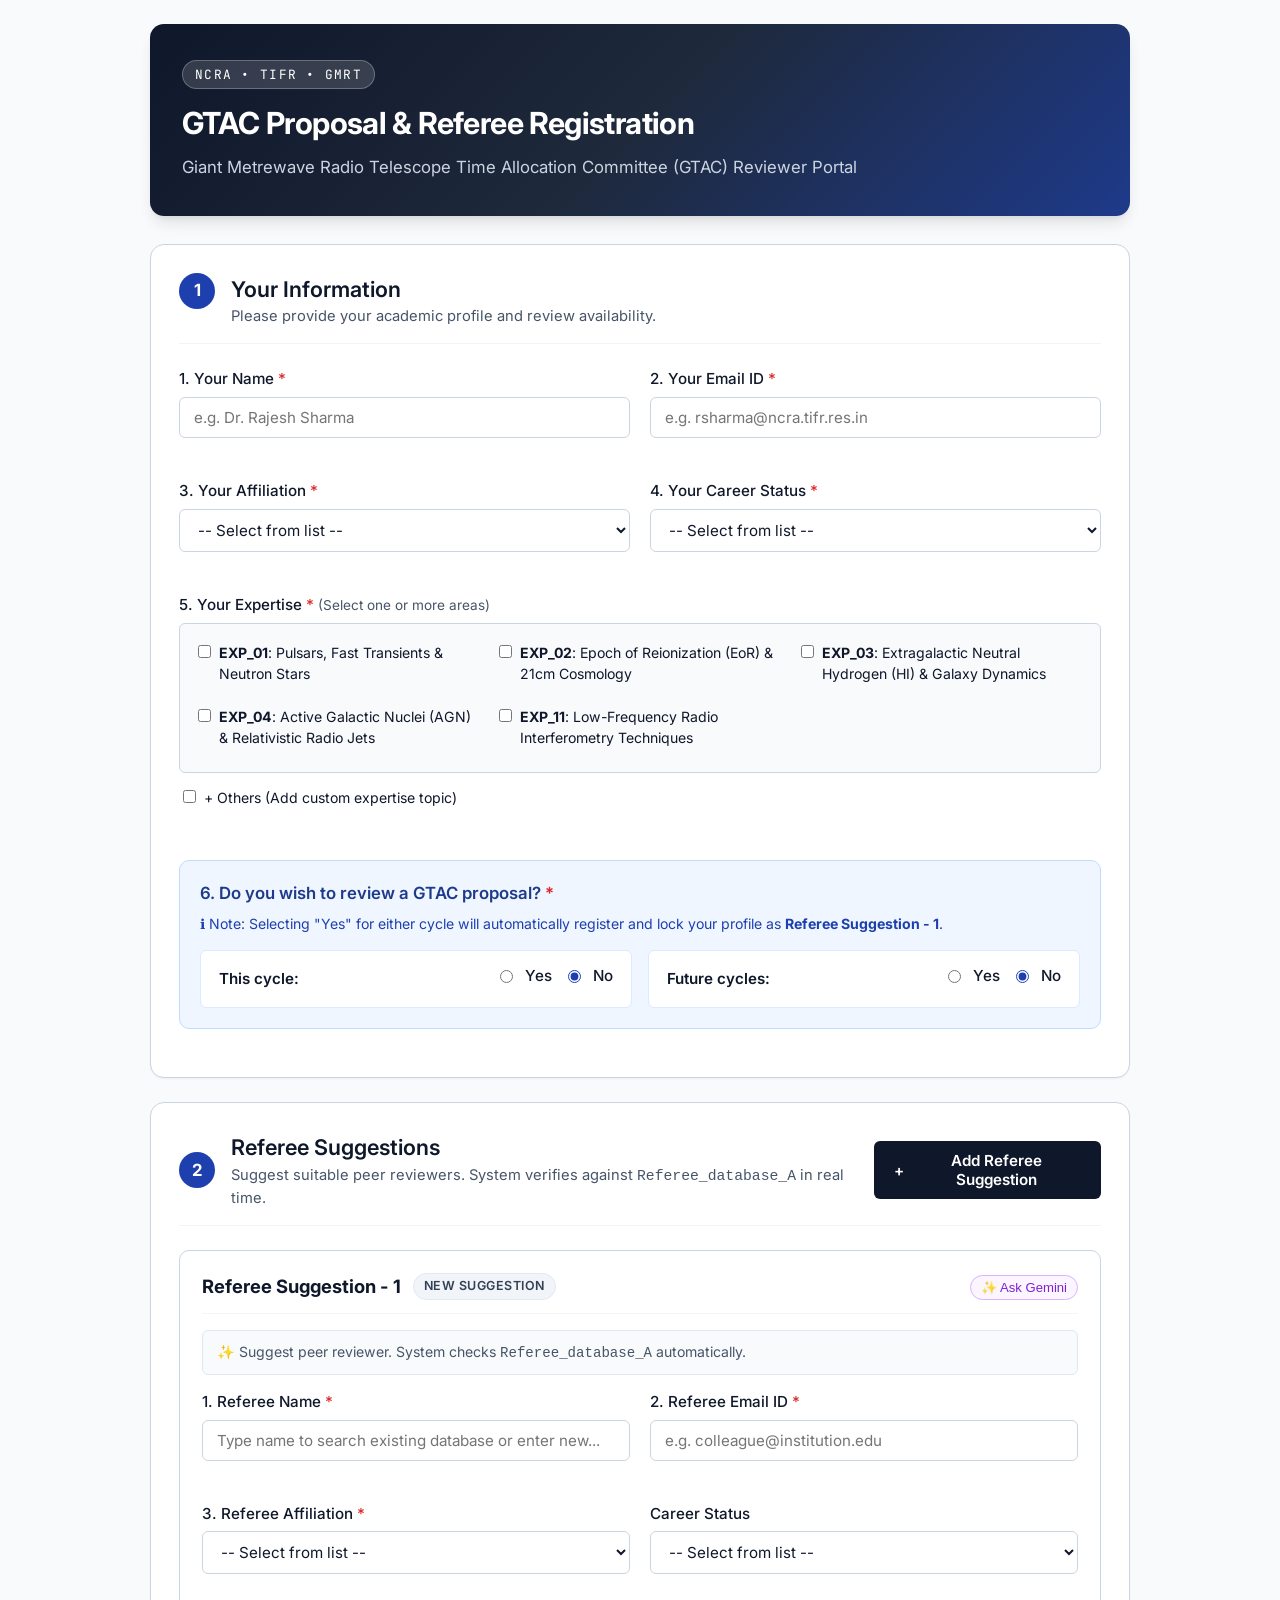
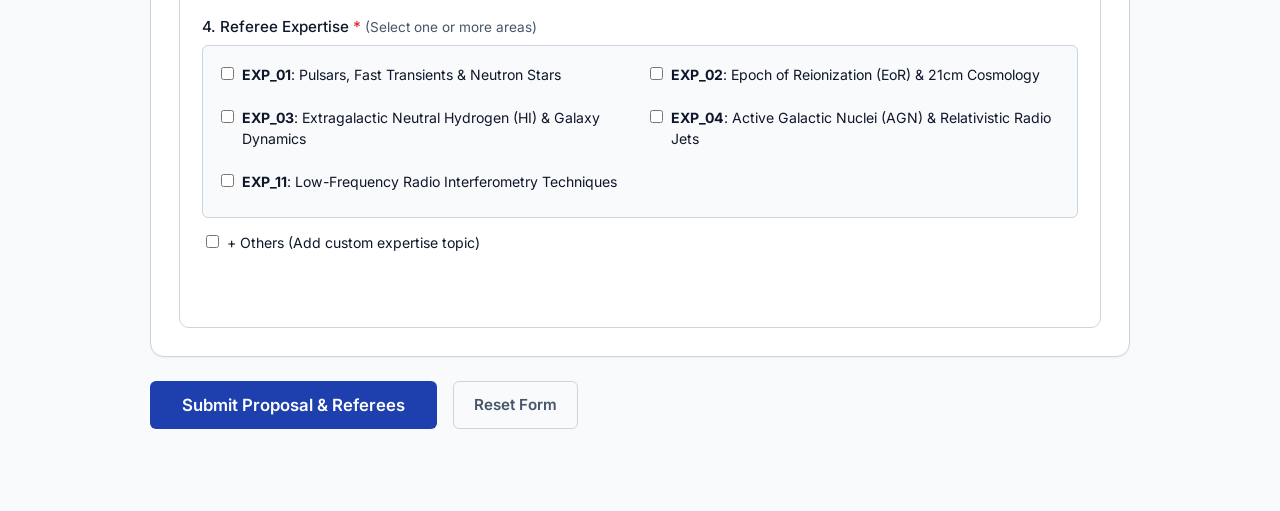
==== dev/index.html @ 106ae317 "Implement HTML referee form, database folder, auto-population rules, and backend API" ====
<!DOCTYPE html>
<html lang="en">
<head>
  <meta charset="UTF-8">
  <meta name="viewport" content="width=device-width, initial-scale=1.0">
  <title>GTAC Proposal & Referee Registration Portal</title>
  <link rel="stylesheet" href="style.css">
  <link rel="preconnect" href="https://fonts.googleapis.com">
  <link rel="preconnect" href="https://fonts.gstatic.com" crossorigin>
  <link href="https://fonts.googleapis.com/css2?family=Inter:wght@300;400;500;600;700&family=JetBrains+Mono:wght@400;500&display=swap" rel="stylesheet">
</head>
<body>
  <div class="app-container">
    <!-- Header -->
    <header class="app-header">
      <div class="header-content">
        <div class="brand-badge">NCRA • TIFR • GMRT</div>
        <h1>GTAC Proposal & Referee Registration</h1>
        <p class="subtitle">Giant Metrewave Radio Telescope Time Allocation Committee (GTAC) Reviewer Portal</p>
      </div>
    </header>

    <!-- Main Form -->
    <main class="main-content">
      <form id="gtac-form" novalidate>
        
        <!-- SECTION 1: Submitter Information -->
        <section class="card section-card">
          <div class="card-header">
            <span class="step-num">1</span>
            <div>
              <h2>Your Information</h2>
              <p class="card-desc">Please provide your academic profile and review availability.</p>
            </div>
          </div>

          <div class="grid-2">
            <!-- 1. Name -->
            <div class="form-group">
              <label for="user_name">1. Your Name <span class="required">*</span></label>
              <input type="text" id="user_name" name="user_name" placeholder="e.g. Dr. Rajesh Sharma" required>
              <span class="field-error" id="err-user_name"></span>
            </div>

            <!-- 2. Email -->
            <div class="form-group">
              <label for="user_email">2. Your Email ID <span class="required">*</span></label>
              <input type="email" id="user_email" name="user_email" placeholder="e.g. rsharma@ncra.tifr.res.in" required>
              <span class="field-error" id="err-user_email"></span>
            </div>
          </div>

          <div class="grid-2">
            <!-- 3. Affiliation -->
            <div class="form-group">
              <label for="user_affiliation">3. Your Affiliation <span class="required">*</span></label>
              <select id="user_affiliation" name="user_affiliation" required>
                <option value="">-- Select Affiliation from Database --</option>
                <!-- Populated dynamically from database/affiliations.txt -->
                <option value="OTHERS">+ Others (Enter new institution)</option>
              </select>
              <div id="user_affiliation_other_box" class="other-input-box hidden">
                <input type="text" id="user_affiliation_other" placeholder="Enter new affiliation name to add to database">
                <small class="hint">This new affiliation will be registered into database/affiliations.txt</small>
              </div>
              <span class="field-error" id="err-user_affiliation"></span>
            </div>

            <!-- 4. Career Status -->
            <div class="form-group">
              <label for="user_career_status">4. Your Career Status <span class="required">*</span></label>
              <select id="user_career_status" name="user_career_status" required>
                <option value="">-- Select Career Status --</option>
                <!-- Populated dynamically from database/career_status.txt -->
              </select>
              <span class="field-error" id="err-user_career_status"></span>
            </div>
          </div>

          <!-- 5. Expertise -->
          <div class="form-group">
            <label>5. Your Expertise <span class="required">*</span> <span class="hint-inline">(Select one or more areas)</span></label>
            <div id="user-expertise-container" class="expertise-tag-grid">
              <!-- Dynamically populated from database/expertise.txt -->
            </div>
            <div class="others-exp-row">
              <label class="checkbox-label other-exp-toggle">
                <input type="checkbox" id="user_expertise_other_check" value="OTHERS">
                <span>+ Others (Add custom expertise topic)</span>
              </label>
              <input type="text" id="user_expertise_other_input" class="hidden" placeholder="Enter new expertise area to add to database">
            </div>
            <span class="field-error" id="err-user_expertise"></span>
          </div>

          <!-- 6. Review Willingness -->
          <div class="form-group review-willingness-card">
            <label class="group-title">6. Do you wish to review a GTAC proposal? <span class="required">*</span></label>
            <p class="section-notice">
              <span class="info-icon">ℹ️</span> Note: Selecting "Yes" for either cycle will automatically register and lock your profile as <strong>Referee Suggestion - 1</strong>.
            </p>
            
            <div class="willingness-grid">
              <div class="willingness-item">
                <span class="cycle-title">This cycle:</span>
                <div class="radio-options">
                  <label class="radio-label">
                    <input type="radio" name="review_this_cycle" value="yes">
                    <span class="radio-custom"></span> Yes
                  </label>
                  <label class="radio-label">
                    <input type="radio" name="review_this_cycle" value="no" checked>
                    <span class="radio-custom"></span> No
                  </label>
                </div>
              </div>

              <div class="willingness-item">
                <span class="cycle-title">Future cycles:</span>
                <div class="radio-options">
                  <label class="radio-label">
                    <input type="radio" name="review_future_cycles" value="yes">
                    <span class="radio-custom"></span> Yes
                  </label>
                  <label class="radio-label">
                    <input type="radio" name="review_future_cycles" value="no" checked>
                    <span class="radio-custom"></span> No
                  </label>
                </div>
              </div>
            </div>
          </div>
        </section>

        <!-- SECTION 2: Referee Suggestions -->
        <section class="card section-card">
          <div class="card-header section-header-action">
            <div class="header-left">
              <span class="step-num">2</span>
              <div>
                <h2>Referee Suggestions</h2>
                <p class="card-desc">Suggest suitable peer reviewers. System verifies against <code>Referee_database_A</code> in real time.</p>
              </div>
            </div>
            <button type="button" id="btn-add-referee" class="btn btn-secondary">
              <span class="btn-icon">+</span> Add Referee Suggestion
            </button>
          </div>

          <div id="referee-list" class="referee-cards-container">
            <!-- Referee blocks rendered dynamically here -->
          </div>
        </section>

        <!-- Form Submission Footer -->
        <div class="form-actions">
          <button type="submit" id="btn-submit" class="btn btn-primary btn-large">
            Submit Proposal & Referees
          </button>
          <button type="reset" id="btn-reset" class="btn btn-outline">
            Reset Form
          </button>
        </div>
      </form>
    </main>

    <!-- Submission Modal -->
    <div id="modal-success" class="modal hidden">
      <div class="modal-dialog">
        <div class="modal-icon">🎉</div>
        <h3 id="modal-title">Form Submitted Successfully</h3>
        <div id="modal-body" class="modal-body"></div>
        <div class="modal-actions">
          <button type="button" id="btn-close-modal" class="btn btn-primary">Close</button>
        </div>
      </div>
    </div>
  </div>

  <script src="app.js"></script>
</body>
</html>
---- dev/style.css ----
/* GTAC Referee Registration System Stylesheet */
:root {
  --primary: #1e40af;
  --primary-hover: #1d4ed8;
  --primary-light: #eff6ff;
  --text-main: #0f172a;
  --text-muted: #475569;
  --text-light: #94a3b8;
  --border-color: #cbd5e1;
  --bg-page: #f8fafc;
  --bg-card: #ffffff;
  --badge-verified-bg: #dcfce7;
  --badge-verified-text: #166534;
  --badge-verified-border: #86efac;
  --badge-suggested-bg: #fef3c7;
  --badge-suggested-text: #92400e;
  --badge-suggested-border: #fcd34d;
  --badge-self-bg: #e0e7ff;
  --badge-self-text: #3730a3;
  --badge-self-border: #a5b4fc;
  --badge-new-bg: #f1f5f9;
  --badge-new-text: #334155;
  --shadow-sm: 0 1px 2px 0 rgb(0 0 0 / 0.05);
  --shadow-md: 0 4px 6px -1px rgb(0 0 0 / 0.1), 0 2px 4px -2px rgb(0 0 0 / 0.1);
  --shadow-lg: 0 10px 15px -3px rgb(0 0 0 / 0.1), 0 4px 6px -4px rgb(0 0 0 / 0.1);
  --radius-sm: 6px;
  --radius-md: 10px;
  --radius-lg: 14px;
}

* {
  box-sizing: border-box;
  margin: 0;
  padding: 0;
}

body {
  font-family: 'Inter', system-ui, -apple-system, sans-serif;
  background-color: var(--bg-page);
  color: var(--text-main);
  line-height: 1.5;
  padding: 24px 16px;
}

.app-container {
  max-width: 980px;
  margin: 0 auto;
}

/* Header */
.app-header {
  background: linear-gradient(135deg, #0f172a 0%, #1e293b 50%, #1e3a8a 100%);
  color: #ffffff;
  border-radius: var(--radius-lg);
  padding: 36px 32px;
  margin-bottom: 28px;
  box-shadow: var(--shadow-lg);
}

.brand-badge {
  display: inline-block;
  font-family: 'JetBrains Mono', monospace;
  font-size: 0.8rem;
  letter-spacing: 0.1em;
  background: rgba(255, 255, 255, 0.15);
  border: 1px solid rgba(255, 255, 255, 0.25);
  padding: 4px 12px;
  border-radius: 9999px;
  margin-bottom: 12px;
  text-transform: uppercase;
}

.app-header h1 {
  font-size: 1.9rem;
  font-weight: 700;
  letter-spacing: -0.02em;
  margin-bottom: 8px;
}

.app-header .subtitle {
  color: #cbd5e1;
  font-size: 1.05rem;
}

/* Cards & Sections */
.card {
  background: var(--bg-card);
  border: 1px solid var(--border-color);
  border-radius: var(--radius-lg);
  padding: 28px;
  margin-bottom: 24px;
  box-shadow: var(--shadow-sm);
  transition: box-shadow 0.2s ease;
}

.card:hover {
  box-shadow: var(--shadow-md);
}

.card-header {
  display: flex;
  align-items: flex-start;
  gap: 16px;
  margin-bottom: 24px;
  padding-bottom: 16px;
  border-bottom: 1px solid #f1f5f9;
}

.step-num {
  display: flex;
  align-items: center;
  justify-content: center;
  width: 36px;
  height: 36px;
  background: var(--primary);
  color: #ffffff;
  font-weight: 700;
  border-radius: 50%;
  font-size: 1.05rem;
  flex-shrink: 0;
}

.card-header h2 {
  font-size: 1.35rem;
  font-weight: 600;
  color: var(--text-main);
}

.card-desc {
  font-size: 0.92rem;
  color: var(--text-muted);
}

.section-header-action {
  justify-content: space-between;
  align-items: center;
}

.header-left {
  display: flex;
  align-items: center;
  gap: 16px;
}

/* Forms & Grids */
.grid-2 {
  display: grid;
  grid-template-columns: 1fr 1fr;
  gap: 20px;
}

@media (max-width: 768px) {
  .grid-2 {
    grid-template-columns: 1fr;
  }
  .section-header-action {
    flex-direction: column;
    align-items: flex-start;
    gap: 16px;
  }
}

.form-group {
  margin-bottom: 20px;
}

label {
  display: block;
  font-weight: 500;
  font-size: 0.95rem;
  margin-bottom: 6px;
  color: var(--text-main);
}

.required {
  color: #dc2626;
}

.hint-inline {
  font-weight: 400;
  font-size: 0.85rem;
  color: var(--text-muted);
}

input[type="text"],
input[type="email"],
select {
  width: 100%;
  padding: 10px 14px;
  border: 1px solid var(--border-color);
  border-radius: var(--radius-sm);
  font-size: 0.95rem;
  font-family: inherit;
  color: var(--text-main);
  background-color: #ffffff;
  transition: border-color 0.15s ease, box-shadow 0.15s ease, background-color 0.15s ease;
}

input[type="text"]:focus,
input[type="email"]:focus,
select:focus {
  outline: none;
  border-color: var(--primary);
  box-shadow: 0 0 0 3px rgba(30, 64, 175, 0.15);
}

input:disabled,
select:disabled {
  background-color: #f1f5f9 !important;
  color: #64748b !important;
  cursor: not-allowed;
  border-color: #e2e8f0;
}

.other-input-box {
  margin-top: 10px;
  padding: 12px;
  background: #f8fafc;
  border: 1px dashed var(--border-color);
  border-radius: var(--radius-sm);
}

.hint {
  display: block;
  font-size: 0.82rem;
  color: var(--text-muted);
  margin-top: 4px;
}

.field-error {
  display: block;
  font-size: 0.82rem;
  color: #dc2626;
  margin-top: 4px;
  min-height: 18px;
}

/* Expertise Tags / Checkboxes */
.expertise-tag-grid {
  display: grid;
  grid-template-columns: repeat(auto-fill, minmax(280px, 1fr));
  gap: 8px 12px;
  max-height: 240px;
  overflow-y: auto;
  padding: 14px;
  background: #f8fafc;
  border: 1px solid var(--border-color);
  border-radius: var(--radius-sm);
}

.checkbox-label {
  display: flex;
  align-items: flex-start;
  gap: 8px;
  font-size: 0.88rem;
  font-weight: 400;
  cursor: pointer;
  padding: 4px;
  border-radius: 4px;
  transition: background 0.15s ease;
}

.checkbox-label:hover {
  background: #f1f5f9;
}

.checkbox-label input[type="checkbox"] {
  margin-top: 3px;
  accent-color: var(--primary);
}

.others-exp-row {
  margin-top: 10px;
  display: flex;
  flex-direction: column;
  gap: 8px;
}

.others-exp-row input {
  max-width: 450px;
}

/* Review Willingness Card */
.review-willingness-card {
  background: var(--primary-light);
  border: 1px solid #bfdbfe;
  padding: 20px;
  border-radius: var(--radius-md);
  margin-top: 12px;
}

.group-title {
  font-size: 1.05rem;
  font-weight: 600;
  color: #1e3a8a;
  margin-bottom: 6px;
}

.section-notice {
  font-size: 0.88rem;
  color: #1e40af;
  margin-bottom: 16px;
}

.willingness-grid {
  display: grid;
  grid-template-columns: 1fr 1fr;
  gap: 16px;
}

.willingness-item {
  background: #ffffff;
  padding: 14px 18px;
  border-radius: var(--radius-sm);
  border: 1px solid #dbeafe;
  display: flex;
  align-items: center;
  justify-content: space-between;
}

.cycle-title {
  font-weight: 600;
  font-size: 0.95rem;
}

.radio-options {
  display: flex;
  gap: 16px;
}

.radio-label {
  display: flex;
  align-items: center;
  gap: 6px;
  font-weight: 500;
  cursor: pointer;
}

.radio-label input[type="radio"] {
  accent-color: var(--primary);
}

/* Referee Suggestion Blocks */
.referee-cards-container {
  display: flex;
  flex-direction: column;
  gap: 20px;
}

.referee-card {
  border: 1px solid var(--border-color);
  border-radius: var(--radius-md);
  padding: 22px;
  background: #ffffff;
  position: relative;
  transition: all 0.2s ease;
}

.referee-card.is-self {
  border-color: var(--badge-self-border);
  background: #fbfbfe;
  box-shadow: 0 0 0 1px var(--badge-self-border);
}

.referee-card.is-verified {
  border-color: var(--badge-verified-border);
  background: #fcfdfc;
  box-shadow: 0 0 0 1px var(--badge-verified-border);
}

.referee-card.is-suggested {
  border-color: var(--badge-suggested-border);
  background: #fffdfa;
}

.referee-header {
  display: flex;
  justify-content: space-between;
  align-items: center;
  margin-bottom: 16px;
  padding-bottom: 12px;
  border-bottom: 1px solid #f1f5f9;
}

.referee-title-area {
  display: flex;
  align-items: center;
  gap: 12px;
}

.referee-number {
  font-size: 1.15rem;
  font-weight: 700;
  color: var(--text-main);
}

.status-badge {
  font-size: 0.78rem;
  font-weight: 600;
  padding: 3px 10px;
  border-radius: 9999px;
  display: inline-flex;
  align-items: center;
  gap: 5px;
  text-transform: uppercase;
  letter-spacing: 0.04em;
}

.badge-self {
  background: var(--badge-self-bg);
  color: var(--badge-self-text);
  border: 1px solid var(--badge-self-border);
}

.badge-verified {
  background: var(--badge-verified-bg);
  color: var(--badge-verified-text);
  border: 1px solid var(--badge-verified-border);
}

.badge-suggested {
  background: var(--badge-suggested-bg);
  color: var(--badge-suggested-text);
  border: 1px solid var(--badge-suggested-border);
}

.badge-new {
  background: var(--badge-new-bg);
  color: var(--badge-new-text);
  border: 1px solid #e2e8f0;
}

.referee-alert-banner {
  padding: 10px 14px;
  border-radius: var(--radius-sm);
  font-size: 0.88rem;
  margin-bottom: 16px;
  display: flex;
  align-items: center;
  justify-content: space-between;
  gap: 8px;
}

.alert-self {
  background: var(--badge-self-bg);
  color: var(--badge-self-text);
  border: 1px solid var(--badge-self-border);
}

.alert-verified {
  background: var(--badge-verified-bg);
  color: var(--badge-verified-text);
  border: 1px solid var(--badge-verified-border);
}

.alert-suggested {
  background: var(--badge-suggested-bg);
  color: var(--badge-suggested-text);
  border: 1px solid var(--badge-suggested-border);
}

.alert-new {
  background: #f8fafc;
  color: #475569;
  border: 1px solid #e2e8f0;
}

/* Autocomplete Container */
.autocomplete-wrapper {
  position: relative;
}

.autocomplete-dropdown {
  position: absolute;
  top: 100%;
  left: 0;
  right: 0;
  background: #ffffff;
  border: 1px solid var(--border-color);
  border-radius: var(--radius-sm);
  box-shadow: var(--shadow-lg);
  z-index: 50;
  max-height: 200px;
  overflow-y: auto;
  margin-top: 4px;
}

.autocomplete-item {
  padding: 10px 14px;
  cursor: pointer;
  border-bottom: 1px solid #f1f5f9;
  display: flex;
  justify-content: space-between;
  align-items: center;
}

.autocomplete-item:last-child {
  border-bottom: none;
}

.autocomplete-item:hover {
  background-color: #f8fafc;
}

.ac-name {
  font-weight: 600;
  font-size: 0.92rem;
}

.ac-meta {
  font-size: 0.8rem;
  color: var(--text-muted);
}

/* Buttons */
.btn {
  display: inline-flex;
  align-items: center;
  justify-content: center;
  gap: 8px;
  padding: 10px 20px;
  font-size: 0.95rem;
  font-weight: 600;
  border-radius: var(--radius-sm);
  cursor: pointer;
  border: none;
  font-family: inherit;
  transition: all 0.15s ease;
}

.btn-primary {
  background: var(--primary);
  color: #ffffff;
}

.btn-primary:hover {
  background: var(--primary-hover);
  box-shadow: 0 4px 10px rgba(30, 64, 175, 0.25);
}

.btn-secondary {
  background: #0f172a;
  color: #ffffff;
}

.btn-secondary:hover {
  background: #1e293b;
}

.btn-outline {
  background: transparent;
  color: var(--text-muted);
  border: 1px solid var(--border-color);
}

.btn-outline:hover {
  background: #f1f5f9;
  color: var(--text-main);
}

.btn-danger-link {
  background: none;
  border: none;
  color: #dc2626;
  font-size: 0.88rem;
  font-weight: 500;
  cursor: pointer;
  padding: 4px 8px;
}

.btn-danger-link:hover {
  text-decoration: underline;
}

.btn-ai-suggest {
  background: #faf5ff;
  color: #7e22ce;
  border: 1px solid #d8b4fe;
  font-size: 0.82rem;
  padding: 4px 10px;
  border-radius: 9999px;
  cursor: pointer;
  font-weight: 500;
}

.btn-ai-suggest:hover {
  background: #f3e8ff;
}

.btn-large {
  padding: 14px 32px;
  font-size: 1.05rem;
}

.form-actions {
  display: flex;
  gap: 16px;
  margin-top: 12px;
  margin-bottom: 60px;
}

/* Modal */
.modal {
  position: fixed;
  top: 0;
  left: 0;
  right: 0;
  bottom: 0;
  background: rgba(15, 23, 42, 0.6);
  display: flex;
  align-items: center;
  justify-content: center;
  z-index: 100;
  padding: 20px;
  backdrop-filter: blur(4px);
}

.modal-dialog {
  background: #ffffff;
  border-radius: var(--radius-lg);
  max-width: 550px;
  width: 100%;
  padding: 32px;
  text-align: center;
  box-shadow: var(--shadow-lg);
  animation: modalIn 0.25s ease-out;
}

@keyframes modalIn {
  from { opacity: 0; transform: scale(0.95); }
  to { opacity: 1; transform: scale(1); }
}

.modal-icon {
  font-size: 3rem;
  margin-bottom: 12px;
}

.modal h3 {
  font-size: 1.5rem;
  margin-bottom: 12px;
  color: var(--text-main);
}

.modal-body {
  font-size: 0.95rem;
  color: var(--text-muted);
  margin-bottom: 24px;
  text-align: left;
  background: #f8fafc;
  padding: 16px;
  border-radius: var(--radius-sm);
  border: 1px solid #e2e8f0;
}

.modal-body ul {
  margin-left: 20px;
  margin-top: 8px;
}

.modal-actions {
  display: flex;
  justify-content: center;
}

.hidden {
  display: none !important;
}
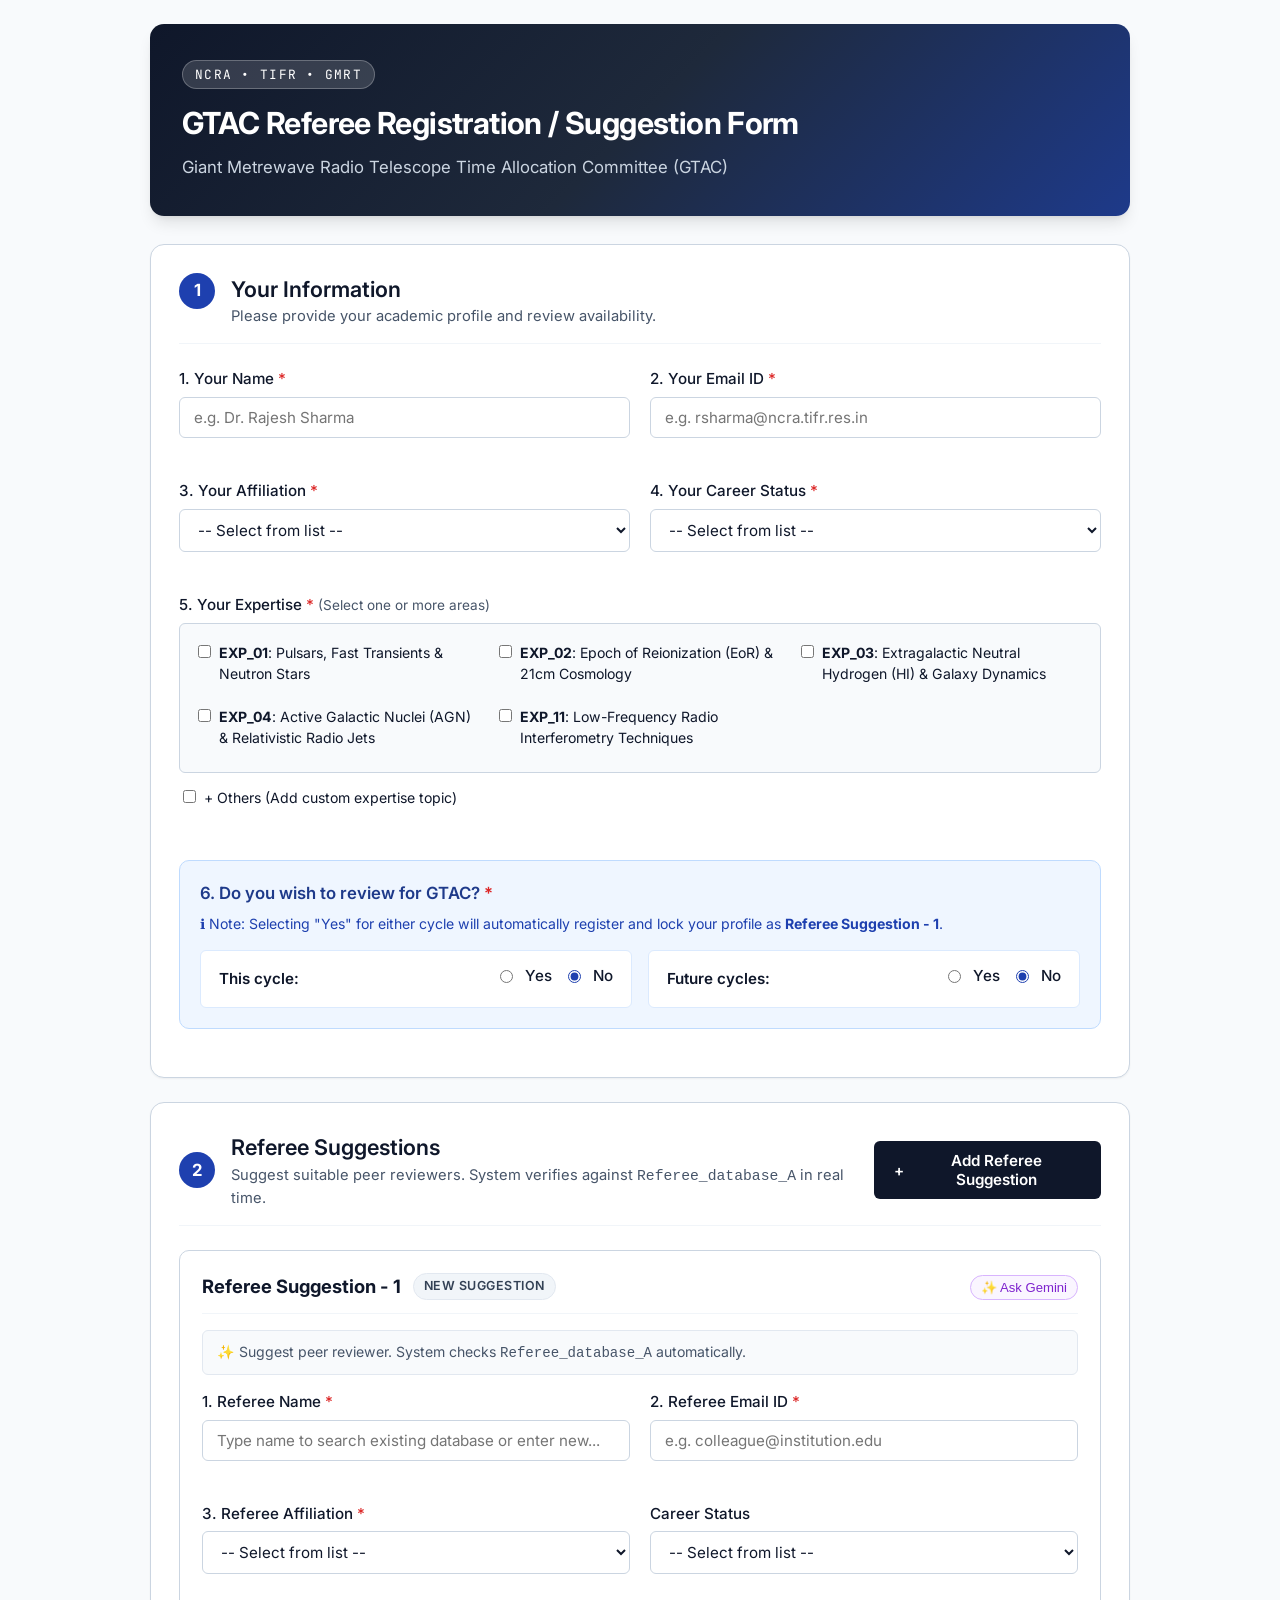
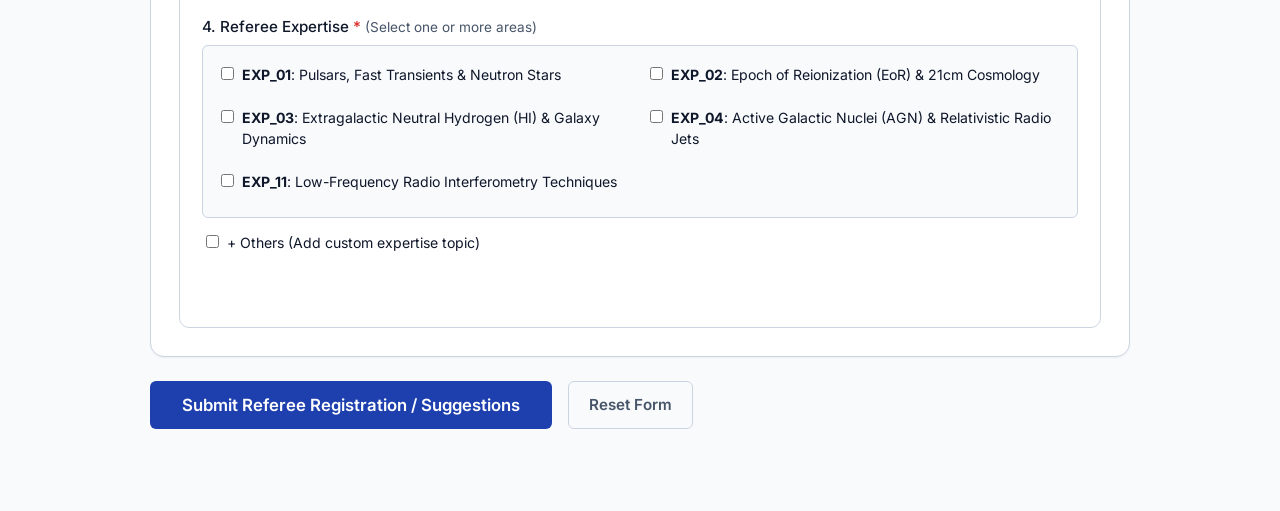
==== commit 06804c4c: "Remove proposal references; refine form to GTAC Referee Registration / Suggestion Form" ====
--- a/dev/index.html
+++ b/dev/index.html
@@ -3,7 +3,7 @@
 <head>
   <meta charset="UTF-8">
   <meta name="viewport" content="width=device-width, initial-scale=1.0">
-  <title>GTAC Proposal & Referee Registration Portal</title>
+  <title>GTAC Referee Registration / Suggestion Form</title>
   <link rel="stylesheet" href="style.css">
   <link rel="preconnect" href="https://fonts.googleapis.com">
   <link rel="preconnect" href="https://fonts.gstatic.com" crossorigin>
@@ -15,8 +15,8 @@
     <header class="app-header">
       <div class="header-content">
         <div class="brand-badge">NCRA • TIFR • GMRT</div>
-        <h1>GTAC Proposal & Referee Registration</h1>
-        <p class="subtitle">Giant Metrewave Radio Telescope Time Allocation Committee (GTAC) Reviewer Portal</p>
+        <h1>GTAC Referee Registration / Suggestion Form</h1>
+        <p class="subtitle">Giant Metrewave Radio Telescope Time Allocation Committee (GTAC)</p>
       </div>
     </header>
 
@@ -95,7 +95,7 @@
 
           <!-- 6. Review Willingness -->
           <div class="form-group review-willingness-card">
-            <label class="group-title">6. Do you wish to review a GTAC proposal? <span class="required">*</span></label>
+            <label class="group-title">6. Do you wish to review for GTAC? <span class="required">*</span></label>
             <p class="section-notice">
               <span class="info-icon">ℹ️</span> Note: Selecting "Yes" for either cycle will automatically register and lock your profile as <strong>Referee Suggestion - 1</strong>.
             </p>
@@ -155,7 +155,7 @@
         <!-- Form Submission Footer -->
         <div class="form-actions">
           <button type="submit" id="btn-submit" class="btn btn-primary btn-large">
-            Submit Proposal & Referees
+            Submit Referee Registration / Suggestions
           </button>
           <button type="reset" id="btn-reset" class="btn btn-outline">
             Reset Form
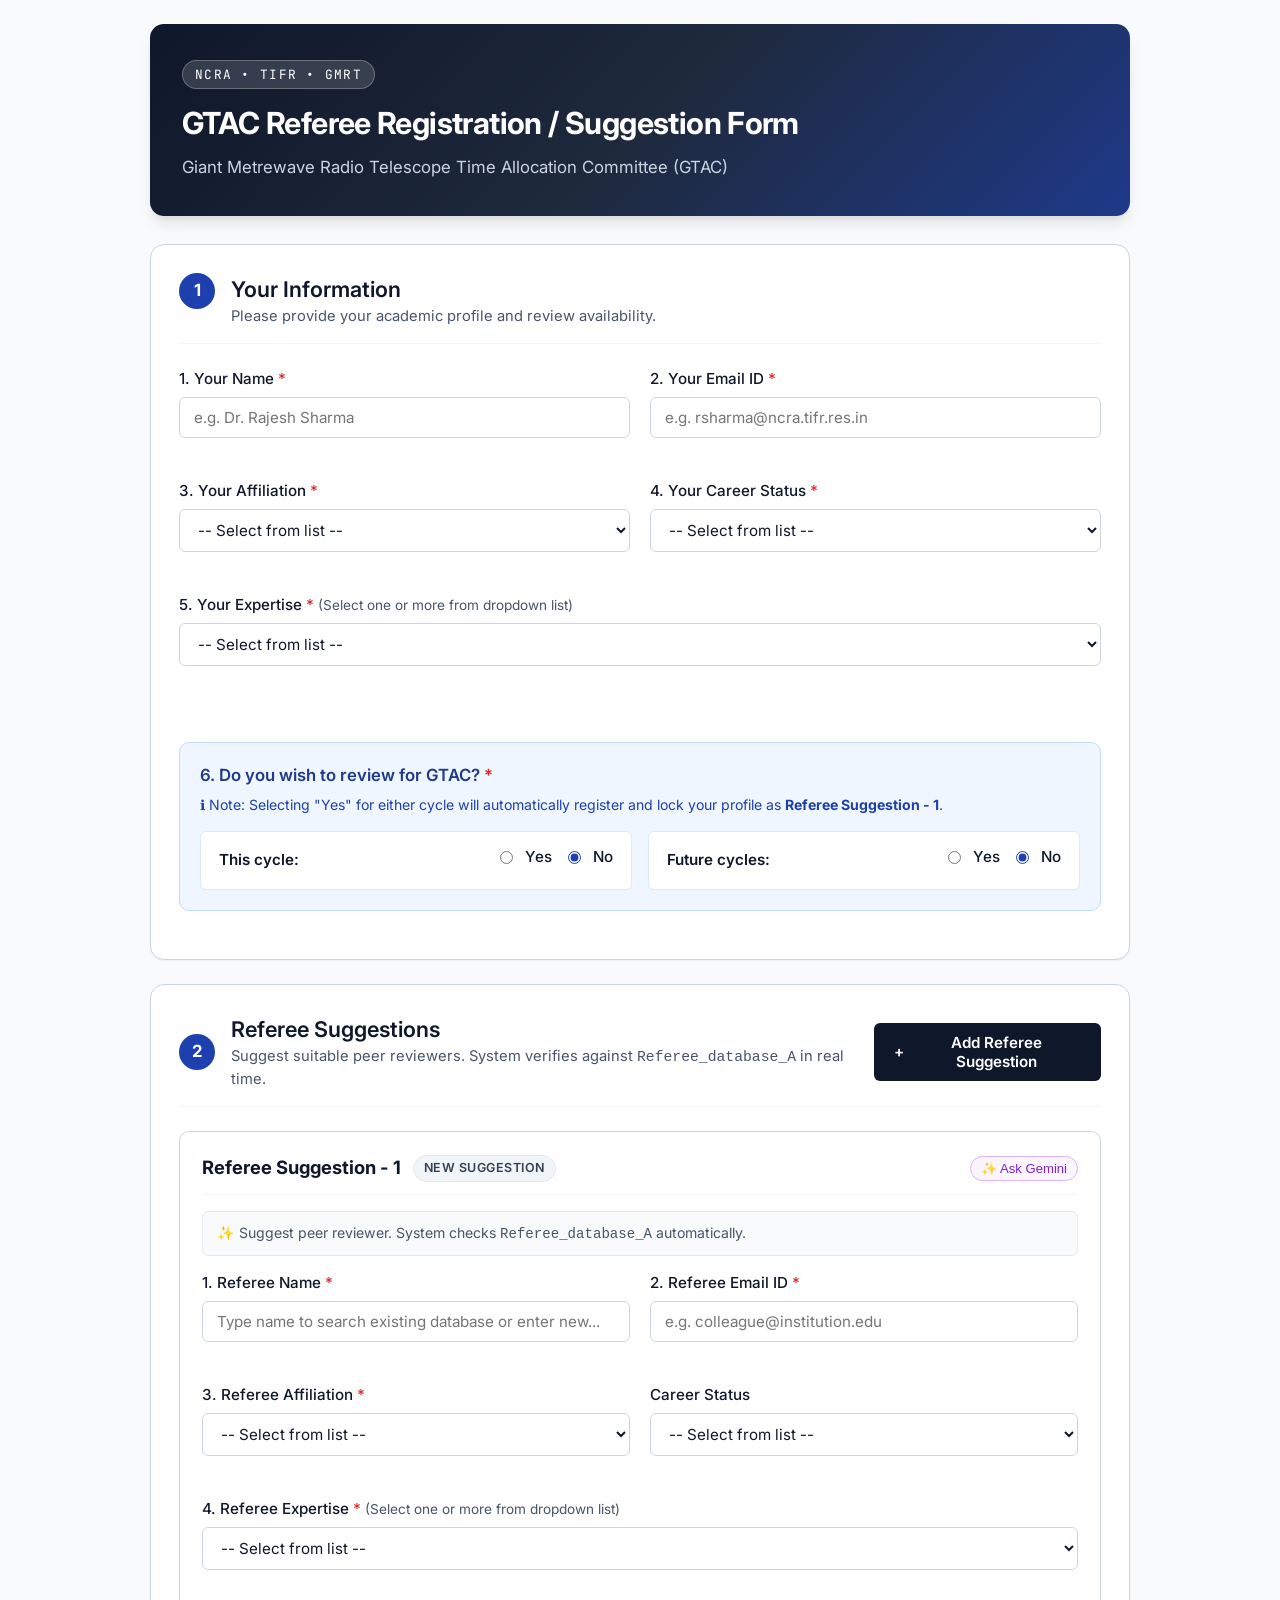
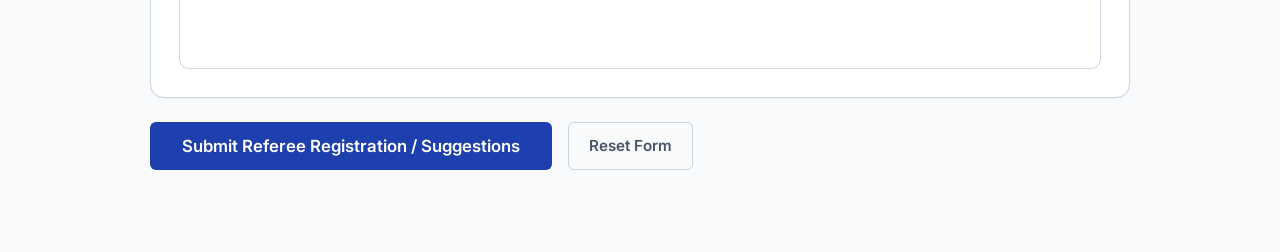
==== commit 1a8cbdcf: "Change expertise fields to select-from-list dropdowns with dynamic tag chips" ====
--- a/dev/index.html
+++ b/dev/index.html
@@ -79,16 +79,16 @@
 
           <!-- 5. Expertise -->
           <div class="form-group">
-            <label>5. Your Expertise <span class="required">*</span> <span class="hint-inline">(Select one or more areas)</span></label>
-            <div id="user-expertise-container" class="expertise-tag-grid">
-              <!-- Dynamically populated from database/expertise.txt -->
-            </div>
-            <div class="others-exp-row">
-              <label class="checkbox-label other-exp-toggle">
-                <input type="checkbox" id="user_expertise_other_check" value="OTHERS">
-                <span>+ Others (Add custom expertise topic)</span>
-              </label>
-              <input type="text" id="user_expertise_other_input" class="hidden" placeholder="Enter new expertise area to add to database">
+            <label for="user_expertise">5. Your Expertise <span class="required">*</span> <span class="hint-inline">(Select one or more from dropdown list)</span></label>
+            <select id="user_expertise" name="user_expertise">
+              <option value="">-- Select Expertise from list --</option>
+              <!-- Populated dynamically from database/expertise.txt -->
+              <option value="OTHERS">+ Others (Enter new expertise topic)</option>
+            </select>
+            <div id="user_expertise_selected" class="selected-tags-container"></div>
+            <div id="user_expertise_other_box" class="other-input-box hidden">
+              <input type="text" id="user_expertise_other" placeholder="Enter new expertise area to add to database">
+              <small class="hint">This new expertise will be registered into database/expertise.txt</small>
             </div>
             <span class="field-error" id="err-user_expertise"></span>
           </div>
--- a/dev/style.css
+++ b/dev/style.css
@@ -235,49 +235,67 @@
   min-height: 18px;
 }
 
-/* Expertise Tags / Checkboxes */
-.expertise-tag-grid {
-  display: grid;
-  grid-template-columns: repeat(auto-fill, minmax(280px, 1fr));
-  gap: 8px 12px;
-  max-height: 240px;
-  overflow-y: auto;
-  padding: 14px;
+/* Expertise Tags & Selected Chips */
+.selected-tags-container {
+  display: flex;
+  flex-wrap: wrap;
+  gap: 8px;
+  margin-top: 10px;
+  min-height: 24px;
+}
+
+.tag-chip {
+  display: inline-flex;
+  align-items: center;
+  gap: 6px;
+  background: #f1f5f9;
+  color: #1e293b;
+  padding: 5px 12px;
+  border-radius: 9999px;
+  font-size: 0.85rem;
+  font-weight: 500;
+  border: 1px solid #cbd5e1;
+  box-shadow: 0 1px 2px rgba(0,0,0,0.04);
+  transition: all 0.15s ease;
+}
+
+.tag-chip strong {
+  color: #1e40af;
+  font-family: 'JetBrains Mono', monospace;
+  font-size: 0.82rem;
+}
+
+.tag-chip .chip-remove {
+  display: inline-flex;
+  align-items: center;
+  justify-content: center;
+  width: 16px;
+  height: 16px;
+  border-radius: 50%;
+  border: none;
+  background: #cbd5e1;
+  color: #475569;
+  font-size: 0.85rem;
+  font-weight: 700;
+  cursor: pointer;
+  line-height: 1;
+  margin-left: 2px;
+  transition: all 0.15s ease;
+}
+
+.tag-chip .chip-remove:hover {
+  background: #ef4444;
+  color: #ffffff;
+}
+
+.tag-chip.locked {
   background: #f8fafc;
-  border: 1px solid var(--border-color);
-  border-radius: var(--radius-sm);
-}
-
-.checkbox-label {
-  display: flex;
-  align-items: flex-start;
-  gap: 8px;
-  font-size: 0.88rem;
-  font-weight: 400;
-  cursor: pointer;
-  padding: 4px;
-  border-radius: 4px;
-  transition: background 0.15s ease;
-}
-
-.checkbox-label:hover {
-  background: #f1f5f9;
-}
-
-.checkbox-label input[type="checkbox"] {
-  margin-top: 3px;
-  accent-color: var(--primary);
-}
-
-.others-exp-row {
-  margin-top: 10px;
-  display: flex;
-  flex-direction: column;
-  gap: 8px;
-}
-
-.others-exp-row input {
-  max-width: 450px;
+  color: #64748b;
+  border-color: #e2e8f0;
+}
+
+.tag-chip.locked .chip-remove {
+  display: none;
 }
 
 /* Review Willingness Card */
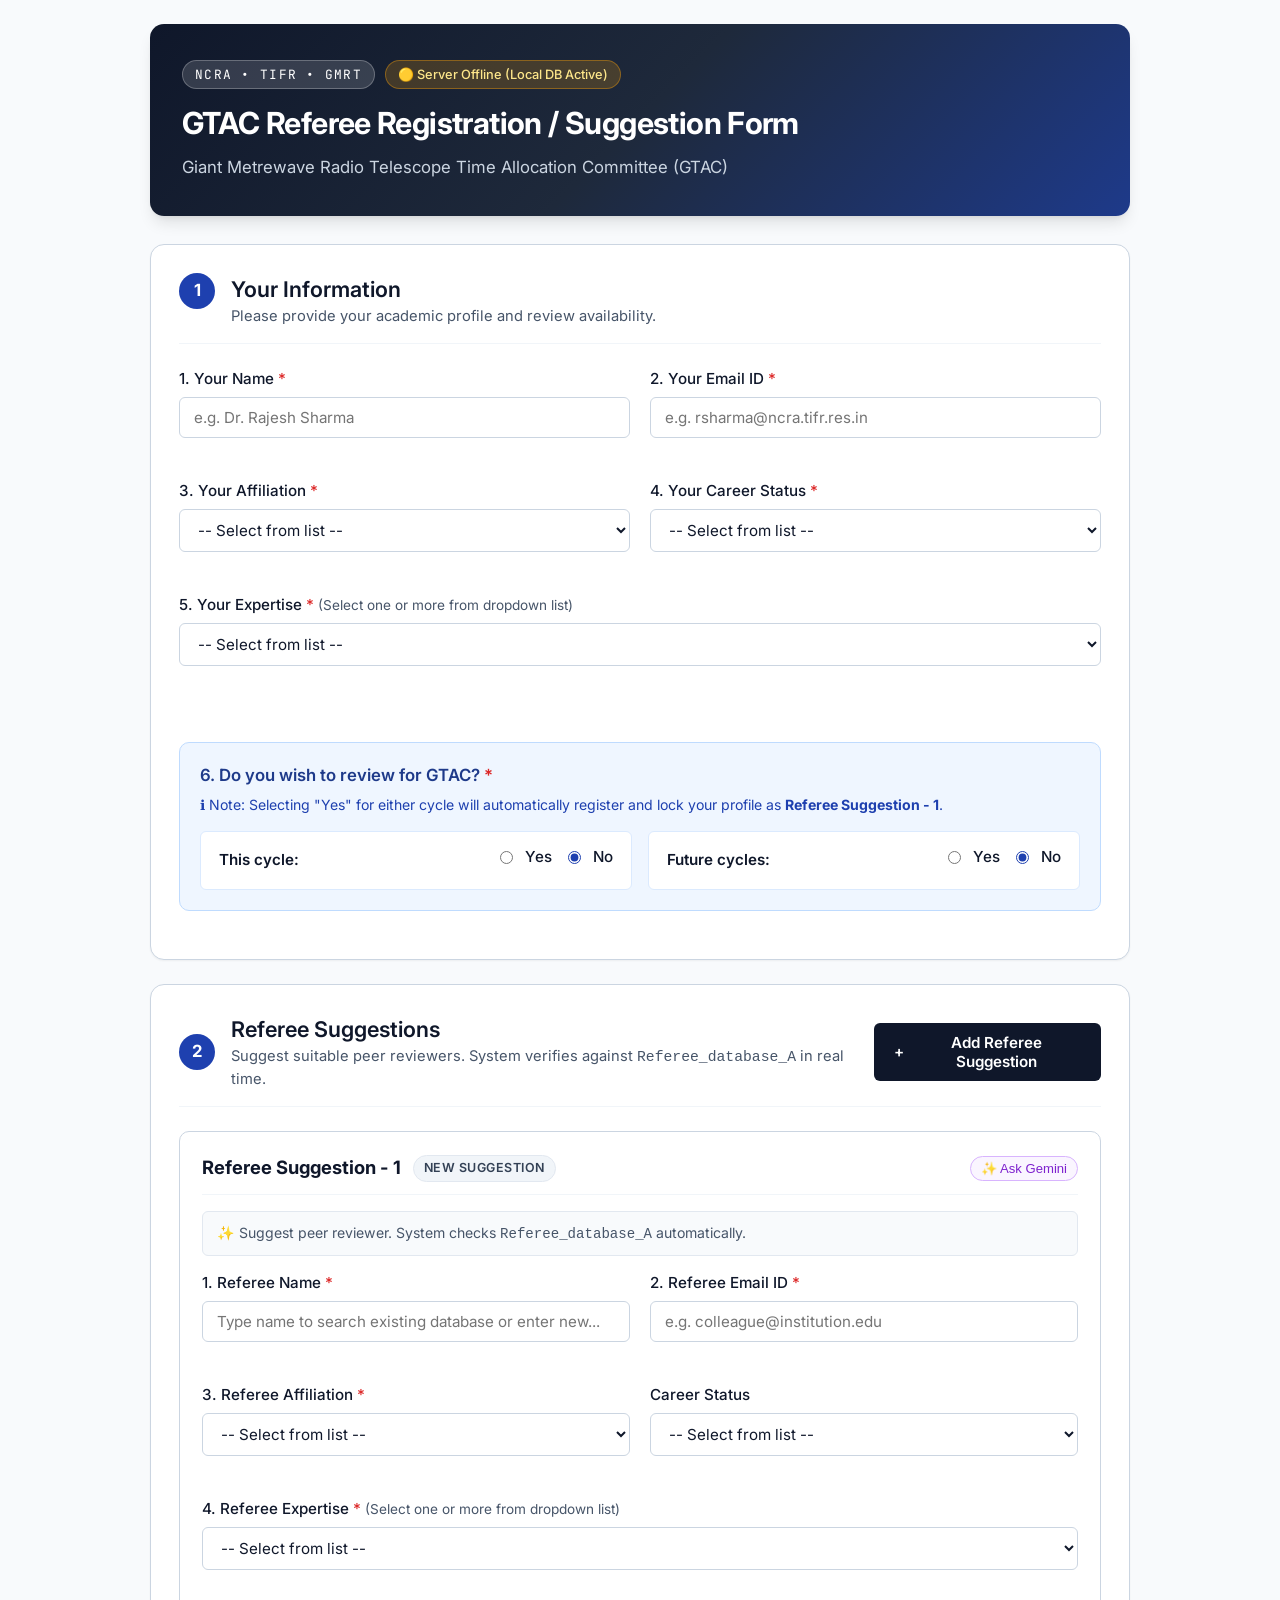
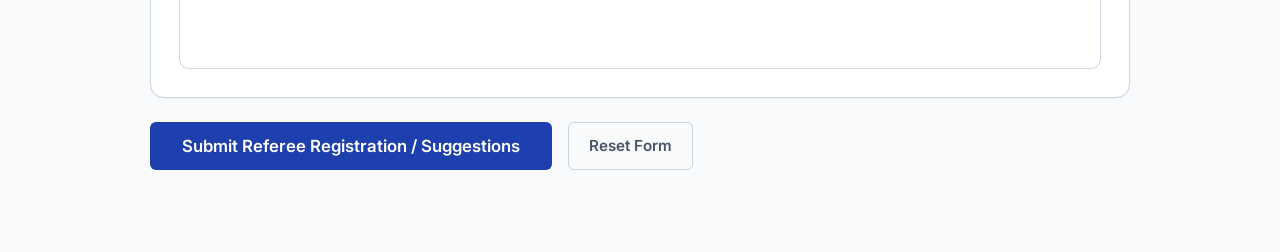
==== commit 44181921: "Fix Load failed error: add full standalone db_data.js and dual file:// and server mode support" ====
--- a/dev/index.html
+++ b/dev/index.html
@@ -14,7 +14,10 @@
     <!-- Header -->
     <header class="app-header">
       <div class="header-content">
-        <div class="brand-badge">NCRA • TIFR • GMRT</div>
+        <div class="header-badges">
+          <div class="brand-badge">NCRA • TIFR • GMRT</div>
+          <div id="connection-status-badge" class="connection-badge status-checking">Checking server...</div>
+        </div>
         <h1>GTAC Referee Registration / Suggestion Form</h1>
         <p class="subtitle">Giant Metrewave Radio Telescope Time Allocation Committee (GTAC)</p>
       </div>
@@ -177,6 +180,7 @@
     </div>
   </div>
 
+  <script src="db_data.js"></script>
   <script src="app.js"></script>
 </body>
 </html>
--- a/dev/style.css
+++ b/dev/style.css
@@ -57,6 +57,14 @@
   box-shadow: var(--shadow-lg);
 }
 
+.header-badges {
+  display: flex;
+  align-items: center;
+  gap: 10px;
+  margin-bottom: 12px;
+  flex-wrap: wrap;
+}
+
 .brand-badge {
   display: inline-block;
   font-family: 'JetBrains Mono', monospace;
@@ -66,8 +74,36 @@
   border: 1px solid rgba(255, 255, 255, 0.25);
   padding: 4px 12px;
   border-radius: 9999px;
-  margin-bottom: 12px;
   text-transform: uppercase;
+}
+
+.connection-badge {
+  font-size: 0.8rem;
+  font-weight: 500;
+  padding: 4px 12px;
+  border-radius: 9999px;
+  display: inline-flex;
+  align-items: center;
+  gap: 6px;
+  transition: all 0.2s ease;
+}
+
+.status-online {
+  background: rgba(16, 185, 129, 0.2);
+  color: #a7f3d0;
+  border: 1px solid rgba(16, 185, 129, 0.4);
+}
+
+.status-offline {
+  background: rgba(245, 158, 11, 0.2);
+  color: #fde68a;
+  border: 1px solid rgba(245, 158, 11, 0.4);
+}
+
+.status-checking {
+  background: rgba(255, 255, 255, 0.1);
+  color: #cbd5e1;
+  border: 1px solid rgba(255, 255, 255, 0.2);
 }
 
 .app-header h1 {
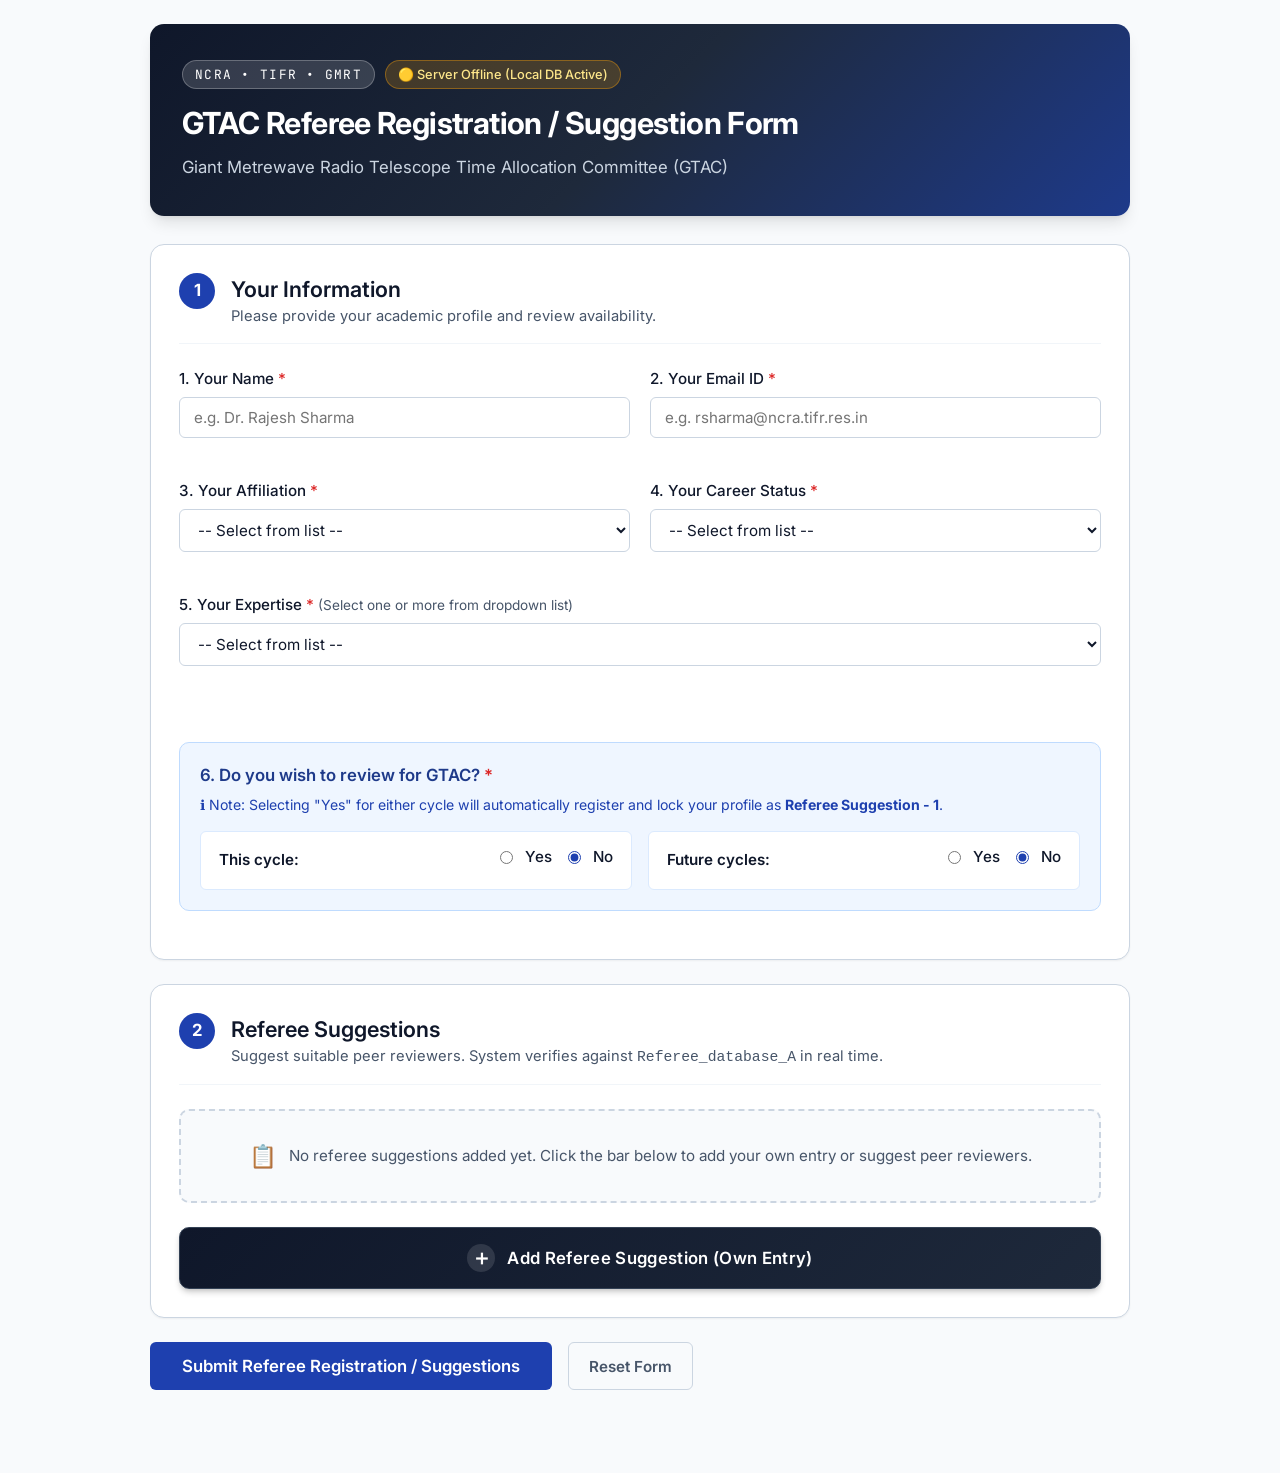
==== commit 1fe6ed5b: "feat: full-length dark background bar for adding referee suggestions with own/others sequential logi" ====
--- a/dev/index.html
+++ b/dev/index.html
@@ -137,21 +137,28 @@
 
         <!-- SECTION 2: Referee Suggestions -->
         <section class="card section-card">
-          <div class="card-header section-header-action">
-            <div class="header-left">
-              <span class="step-num">2</span>
-              <div>
-                <h2>Referee Suggestions</h2>
-                <p class="card-desc">Suggest suitable peer reviewers. System verifies against <code>Referee_database_A</code> in real time.</p>
-              </div>
+          <div class="card-header">
+            <span class="step-num">2</span>
+            <div>
+              <h2>Referee Suggestions</h2>
+              <p class="card-desc">Suggest suitable peer reviewers. System verifies against <code>Referee_database_A</code> in real time.</p>
             </div>
-            <button type="button" id="btn-add-referee" class="btn btn-secondary">
-              <span class="btn-icon">+</span> Add Referee Suggestion
-            </button>
           </div>
 
           <div id="referee-list" class="referee-cards-container">
             <!-- Referee blocks rendered dynamically here -->
+            <div id="referee-empty-hint" class="referee-empty-hint">
+              <span class="hint-icon">📋</span>
+              <span>No referee suggestions added yet. Click the bar below to add your own entry or suggest peer reviewers.</span>
+            </div>
+          </div>
+
+          <!-- Full Length Dark Background Bar -->
+          <div class="add-referee-bar-container">
+            <button type="button" id="btn-add-referee" class="btn-add-referee-bar">
+              <span class="bar-icon">＋</span>
+              <span id="btn-add-referee-text" class="bar-text">Add Referee Suggestion (Own Entry)</span>
+            </button>
           </div>
         </section>
 
--- a/dev/style.css
+++ b/dev/style.css
@@ -401,6 +401,24 @@
   gap: 20px;
 }
 
+.referee-empty-hint {
+  display: flex;
+  align-items: center;
+  justify-content: center;
+  gap: 12px;
+  padding: 28px 20px;
+  background: #f8fafc;
+  border: 2px dashed #cbd5e1;
+  border-radius: var(--radius-md);
+  color: var(--text-muted);
+  font-size: 0.95rem;
+  text-align: center;
+}
+
+.referee-empty-hint .hint-icon {
+  font-size: 1.4rem;
+}
+
 .referee-card {
   border: 1px solid var(--border-color);
   border-radius: var(--radius-md);
@@ -641,6 +659,63 @@
   background: #f3e8ff;
 }
 
+/* Full Length Dark Background Bar for Adding Referees */
+.add-referee-bar-container {
+  margin-top: 24px;
+  width: 100%;
+}
+
+.btn-add-referee-bar {
+  width: 100%;
+  background: linear-gradient(135deg, #0f172a 0%, #1e293b 100%);
+  color: #ffffff;
+  border: 1px solid #334155;
+  border-radius: var(--radius-md);
+  padding: 16px 24px;
+  font-size: 1.05rem;
+  font-weight: 600;
+  cursor: pointer;
+  display: flex;
+  align-items: center;
+  justify-content: center;
+  gap: 12px;
+  box-shadow: 0 4px 6px -1px rgba(0, 0, 0, 0.2), 0 2px 4px -2px rgba(0, 0, 0, 0.1);
+  transition: all 0.2s ease;
+  letter-spacing: 0.02em;
+  font-family: inherit;
+}
+
+.btn-add-referee-bar:hover {
+  background: linear-gradient(135deg, #1e293b 0%, #1e3a8a 100%);
+  border-color: #3b82f6;
+  box-shadow: 0 10px 20px -3px rgba(30, 58, 138, 0.4);
+  transform: translateY(-2px);
+}
+
+.btn-add-referee-bar:active {
+  transform: translateY(0);
+  box-shadow: 0 2px 4px rgba(0, 0, 0, 0.2);
+}
+
+.btn-add-referee-bar .bar-icon {
+  font-size: 1.3rem;
+  font-weight: 700;
+  line-height: 1;
+  display: inline-flex;
+  align-items: center;
+  justify-content: center;
+  width: 28px;
+  height: 28px;
+  background: rgba(255, 255, 255, 0.12);
+  border-radius: 50%;
+  transition: all 0.2s ease;
+}
+
+.btn-add-referee-bar:hover .bar-icon {
+  background: var(--primary);
+  transform: rotate(90deg);
+}
+
 .btn-large {
   padding: 14px 32px;
   font-size: 1.05rem;
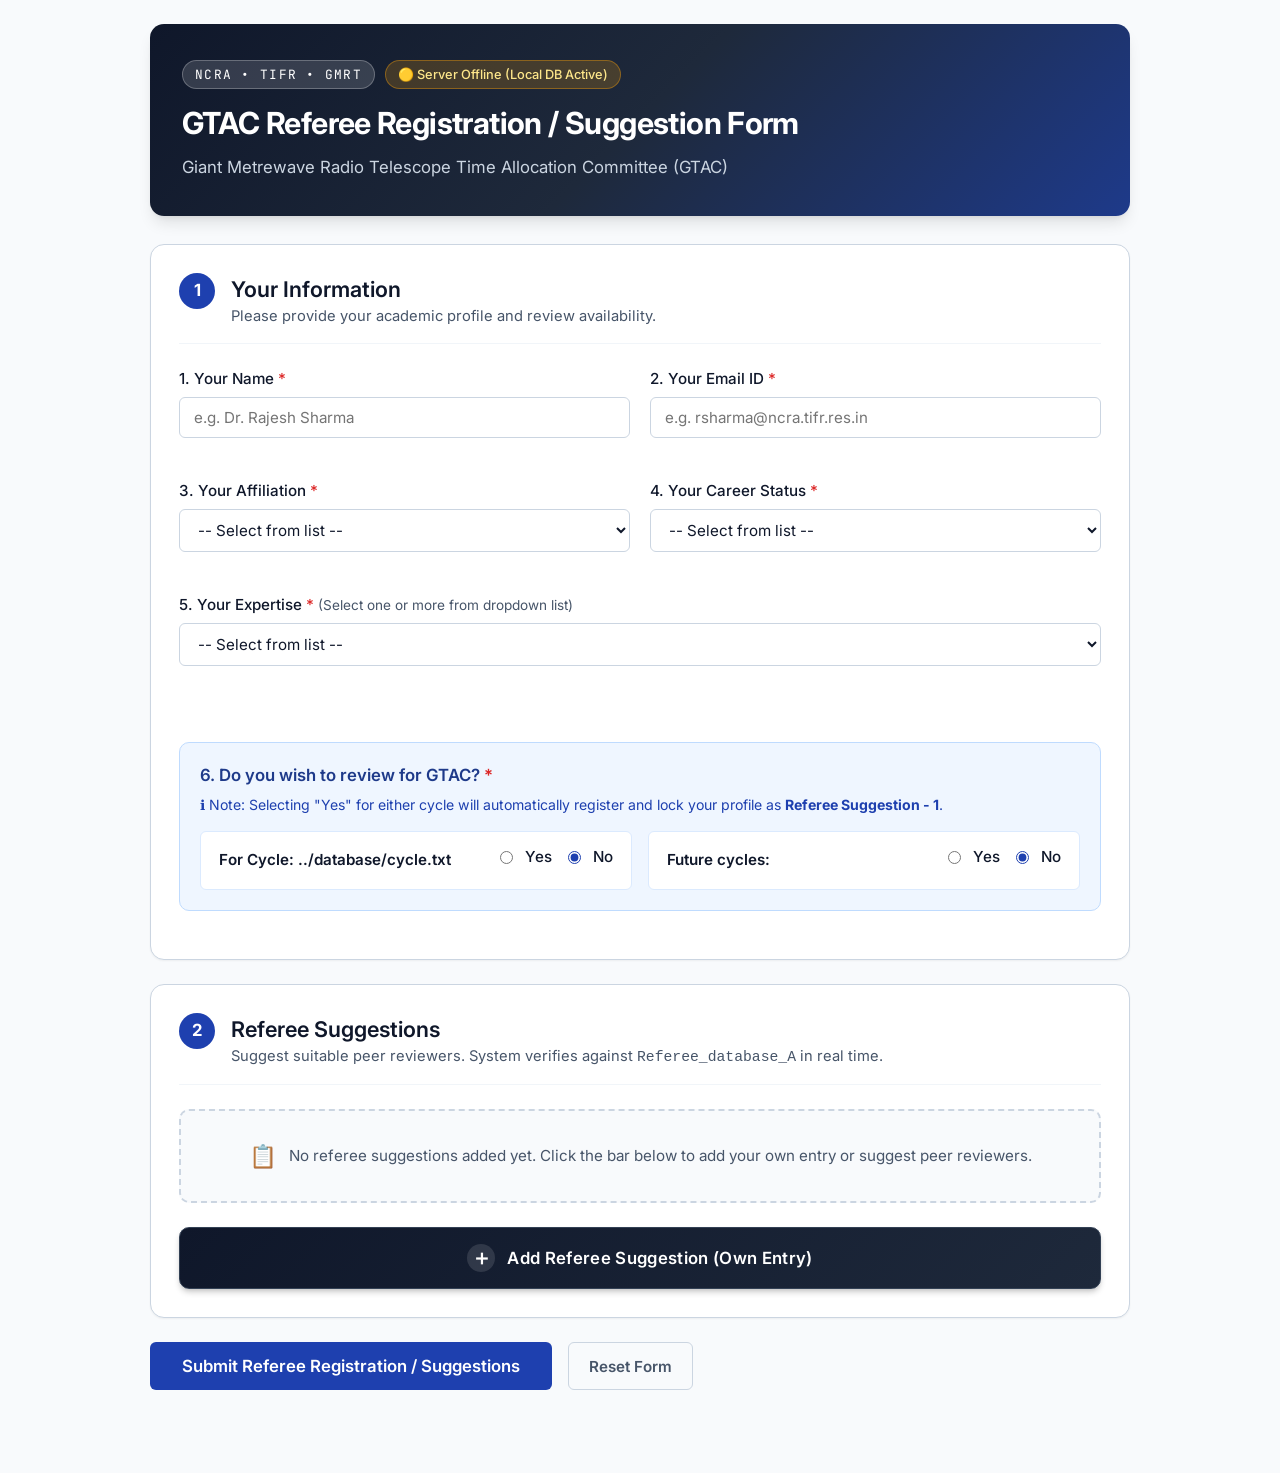
==== commit d4ef6c9a: "feat: read GTAC cycle dynamically from cycle.txt for Question 6 (v01.00.07)" ====
--- a/dev/index.html
+++ b/dev/index.html
@@ -105,7 +105,7 @@
             
             <div class="willingness-grid">
               <div class="willingness-item">
-                <span class="cycle-title">This cycle:</span>
+                <span class="cycle-title" id="cycle-title-label">For Cycle: <span id="current-cycle-display">52</span></span>
                 <div class="radio-options">
                   <label class="radio-label">
                     <input type="radio" name="review_this_cycle" value="yes">
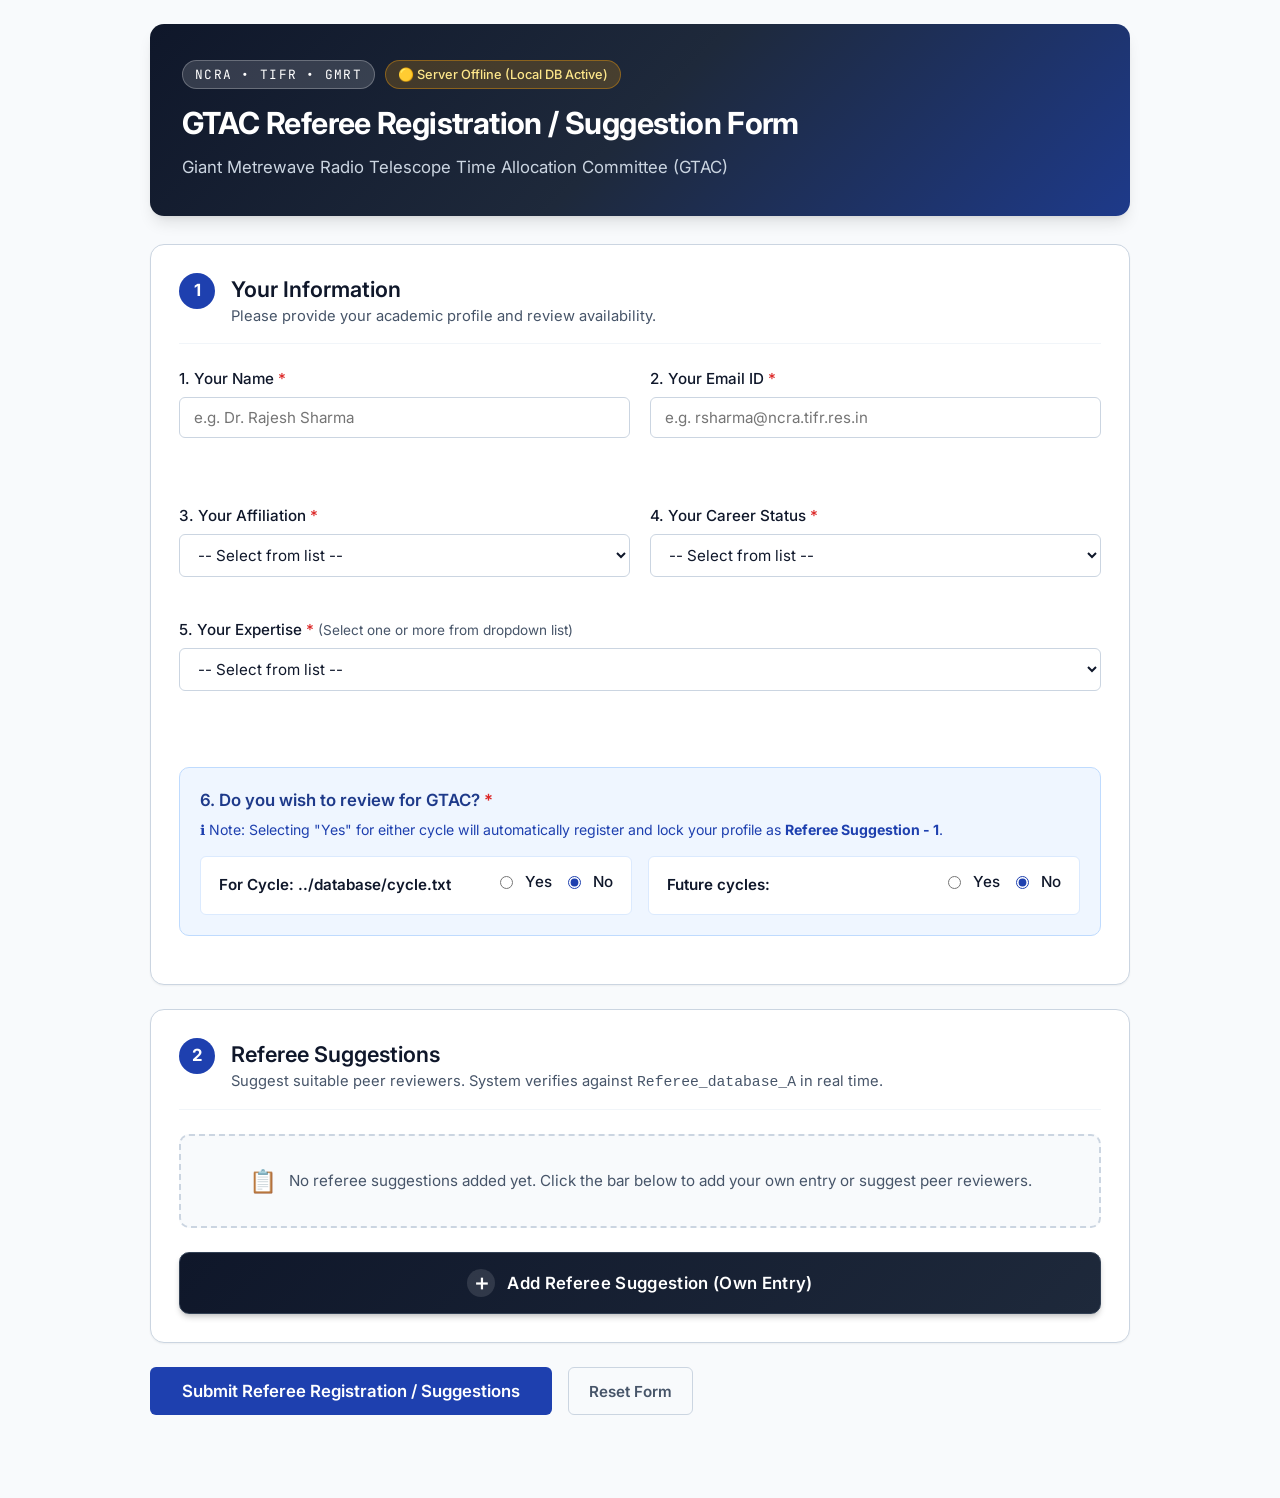
==== commit e7cec4b5: "feat: default Gemini name & email validation, editable inputs, and clean post-submission summary (v0" ====
--- a/dev/index.html
+++ b/dev/index.html
@@ -49,6 +49,7 @@
             <div class="form-group">
               <label for="user_email">2. Your Email ID <span class="required">*</span></label>
               <input type="email" id="user_email" name="user_email" placeholder="e.g. rsharma@ncra.tifr.res.in" required>
+              <div class="email-validation-notice" id="user_email_validation"></div>
               <span class="field-error" id="err-user_email"></span>
             </div>
           </div>
--- a/dev/style.css
+++ b/dev/style.css
@@ -744,11 +744,68 @@
   backdrop-filter: blur(4px);
 }
 
+/* Email Validation Notice */
+.email-validation-notice {
+  font-size: 0.8rem;
+  margin-top: 5px;
+  display: flex;
+  align-items: center;
+  gap: 6px;
+  min-height: 20px;
+  transition: all 0.2s ease;
+}
+
+.email-validation-notice.valid {
+  color: #15803d;
+  font-weight: 500;
+}
+
+.email-validation-notice.valid .badge-valid-pill {
+  background: #dcfce7;
+  color: #15803d;
+  border: 1px solid #bbf7d0;
+  padding: 2px 8px;
+  border-radius: 9999px;
+  font-weight: 600;
+  font-size: 0.75rem;
+  display: inline-flex;
+  align-items: center;
+  gap: 4px;
+}
+
+.email-validation-notice.checking {
+  color: #0284c7;
+  font-style: italic;
+}
+
+.email-validation-notice.invalid {
+  color: #b91c1c;
+  font-size: 0.78rem;
+}
+
+/* Modal */
+.modal {
+  position: fixed;
+  top: 0;
+  left: 0;
+  right: 0;
+  bottom: 0;
+  background: rgba(15, 23, 42, 0.6);
+  display: flex;
+  align-items: center;
+  justify-content: center;
+  z-index: 100;
+  padding: 20px;
+  backdrop-filter: blur(4px);
+}
+
 .modal-dialog {
   background: #ffffff;
   border-radius: var(--radius-lg);
-  max-width: 550px;
+  max-width: 720px;
   width: 100%;
+  max-height: 90vh;
+  overflow-y: auto;
   padding: 32px;
   text-align: center;
   box-shadow: var(--shadow-lg);
@@ -767,24 +824,145 @@
 
 .modal h3 {
   font-size: 1.5rem;
-  margin-bottom: 12px;
+  margin-bottom: 8px;
   color: var(--text-main);
 }
 
 .modal-body {
   font-size: 0.95rem;
-  color: var(--text-muted);
+  color: var(--text-main);
   margin-bottom: 24px;
   text-align: left;
+  background: transparent;
+  padding: 0;
+  border: none;
+}
+
+/* Structured Submission Information */
+.summary-meta-badge {
+  display: flex;
+  align-items: center;
+  justify-content: center;
+  gap: 12px;
+  padding: 8px 16px;
   background: #f8fafc;
-  padding: 16px;
+  border: 1px solid #e2e8f0;
+  border-radius: 20px;
+  font-size: 0.85rem;
+  color: #475569;
+  margin-bottom: 20px;
+  text-align: center;
+}
+
+.summary-card {
+  background: #ffffff;
+  border: 1px solid #e2e8f0;
+  border-radius: var(--radius-md);
+  padding: 16px 18px;
+  margin-bottom: 16px;
+  box-shadow: 0 1px 3px rgba(0,0,0,0.03);
+}
+
+.summary-card-header {
+  font-size: 0.82rem;
+  font-weight: 700;
+  text-transform: uppercase;
+  letter-spacing: 0.06em;
+  color: var(--primary-color);
+  margin-bottom: 12px;
+  display: flex;
+  align-items: center;
+  justify-content: space-between;
+  border-bottom: 1px solid #f1f5f9;
+  padding-bottom: 6px;
+}
+
+.summary-grid {
+  display: grid;
+  grid-template-columns: repeat(auto-fit, minmax(250px, 1fr));
+  gap: 10px 18px;
+}
+
+.summary-item {
+  font-size: 0.9rem;
+  line-height: 1.4;
+}
+
+.summary-label {
+  color: var(--text-muted);
+  font-size: 0.78rem;
+  font-weight: 500;
+  margin-bottom: 2px;
+  text-transform: uppercase;
+  letter-spacing: 0.03em;
+}
+
+.summary-value {
+  color: var(--text-main);
+  font-weight: 600;
+  word-break: break-word;
+}
+
+.summary-referee-card {
+  background: #f8fafc;
+  border: 1px solid #e2e8f0;
   border-radius: var(--radius-sm);
-  border: 1px solid #e2e8f0;
-}
-
-.modal-body ul {
-  margin-left: 20px;
-  margin-top: 8px;
+  padding: 14px;
+  margin-bottom: 10px;
+}
+
+.summary-referee-card:last-child {
+  margin-bottom: 0;
+}
+
+.summary-ref-header {
+  display: flex;
+  align-items: center;
+  justify-content: space-between;
+  margin-bottom: 8px;
+}
+
+.summary-ref-title {
+  font-weight: 700;
+  font-size: 0.92rem;
+  color: #0f172a;
+}
+
+.summary-chips {
+  display: flex;
+  flex-wrap: wrap;
+  gap: 6px;
+  margin-top: 4px;
+}
+
+.summary-chip {
+  background: #e2e8f0;
+  color: #334155;
+  font-size: 0.75rem;
+  padding: 2px 8px;
+  border-radius: 12px;
+  font-weight: 500;
+}
+
+.summary-chip-val {
+  background: #dcfce7;
+  color: #15803d;
+  font-size: 0.75rem;
+  padding: 2px 8px;
+  border-radius: 12px;
+  font-weight: 600;
+}
+
+.summary-footer-note {
+  text-align: center;
+  margin-top: 18px;
+  color: #166534;
+  font-size: 0.9rem;
+  font-weight: 600;
+  background: #f0fdf4;
+  border: 1px solid #bbf7d0;
+  padding: 10px 14px;
+  border-radius: var(--radius-sm);
 }
 
 .modal-actions {
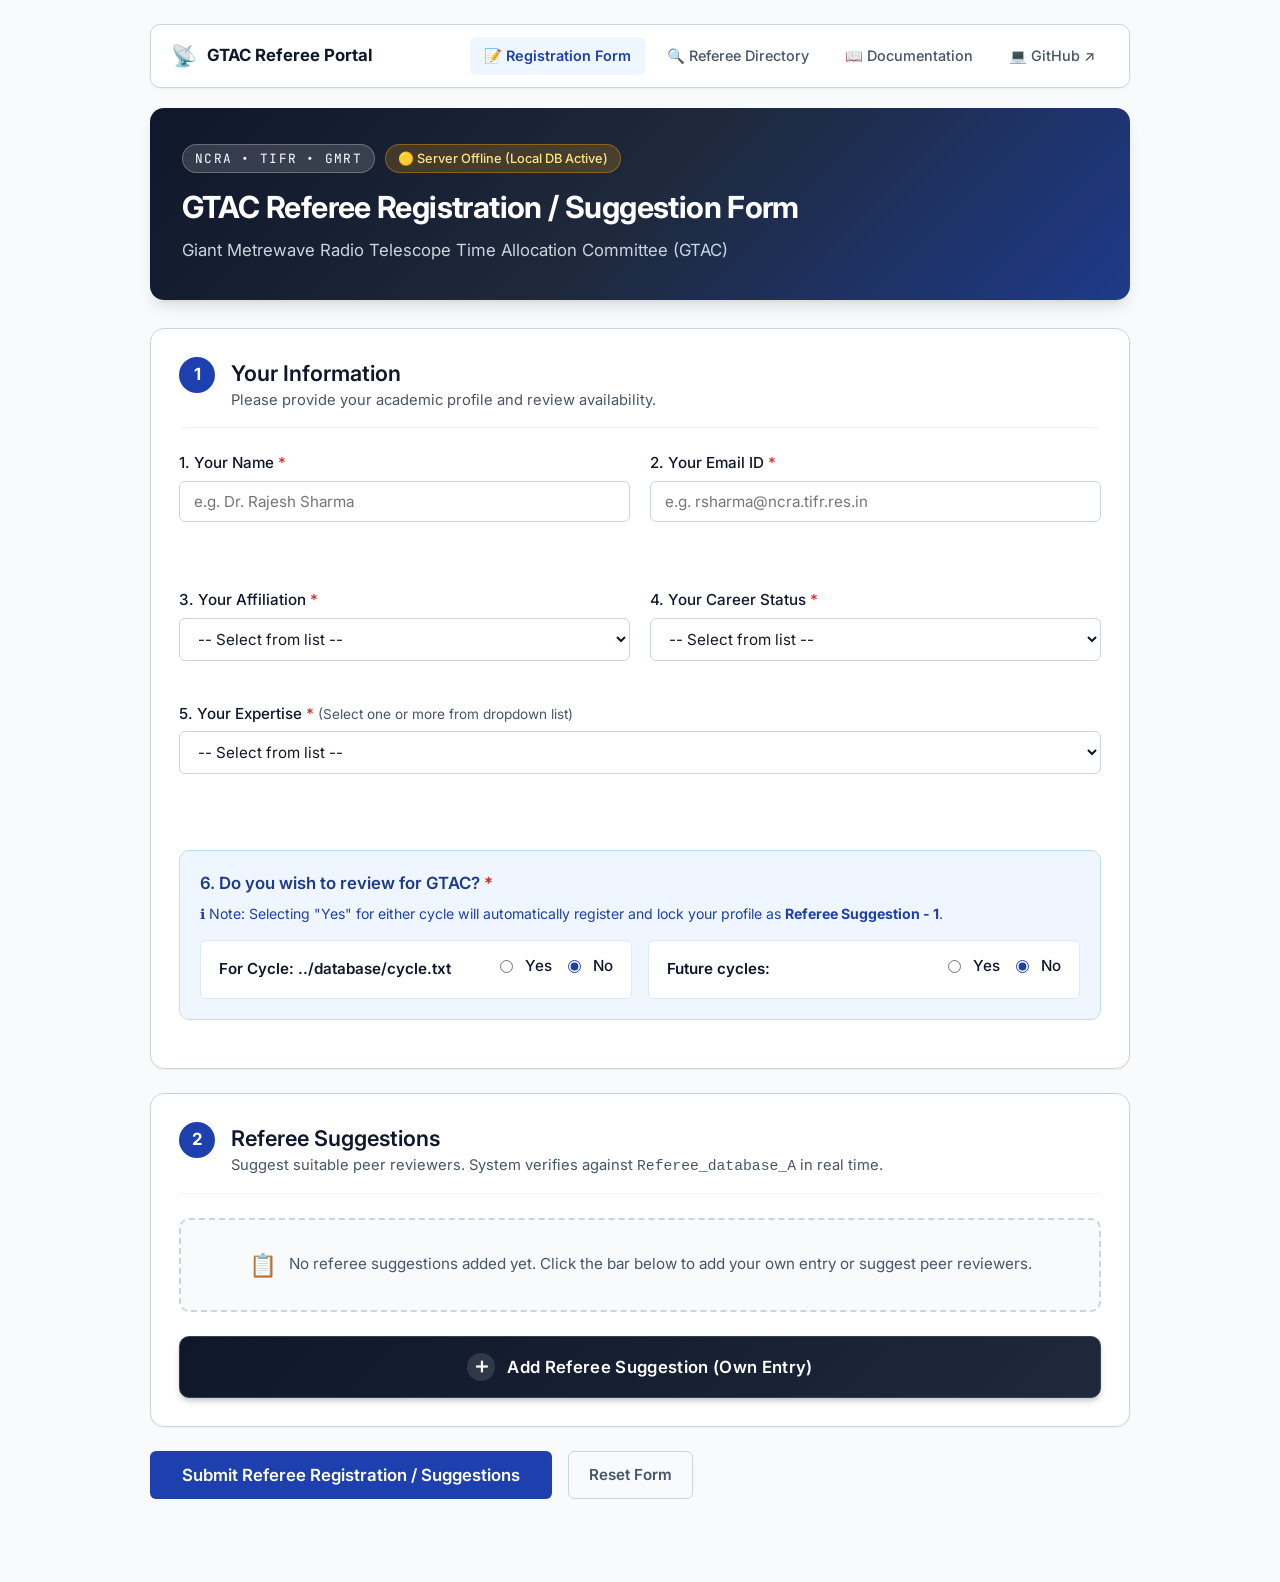
==== commit 18e8b9c4: "feat: add referee directory & lookup page (referees.html) with multi-criteria filtering and color-co" ====
--- a/dev/index.html
+++ b/dev/index.html
@@ -11,6 +11,21 @@
 </head>
 <body>
   <div class="app-container">
+
+    <!-- Top Navigation Bar -->
+    <nav class="top-nav">
+      <a href="index.html" class="nav-brand">
+        <span style="font-size: 1.3rem;">📡</span>
+        <span>GTAC Referee Portal</span>
+      </a>
+      <div class="nav-links">
+        <a href="index.html" class="nav-link active">📝 Registration Form</a>
+        <a href="referees.html" class="nav-link">🔍 Referee Directory</a>
+        <a href="doc/README.html" class="nav-link">📖 Documentation</a>
+        <a href="https://github.com/prasundutta151/GTAC_REF" class="nav-link" target="_blank" rel="noopener">💻 GitHub ↗</a>
+      </div>
+    </nav>
+
     <!-- Header -->
     <header class="app-header">
       <div class="header-content">
--- a/dev/style.css
+++ b/dev/style.css
@@ -973,3 +973,60 @@
 .hidden {
   display: none !important;
 }
+
+/* Top Navigation Bar */
+.top-nav {
+  display: flex;
+  align-items: center;
+  justify-content: space-between;
+  background: #ffffff;
+  padding: 12px 20px;
+  border-radius: var(--radius-md);
+  box-shadow: var(--shadow-sm);
+  margin-bottom: 20px;
+  border: 1px solid var(--border-color);
+  flex-wrap: wrap;
+  gap: 12px;
+}
+
+.nav-brand {
+  display: flex;
+  align-items: center;
+  gap: 10px;
+  font-weight: 700;
+  color: var(--text-main);
+  text-decoration: none;
+  font-size: 1.05rem;
+}
+
+.nav-links {
+  display: flex;
+  align-items: center;
+  gap: 8px;
+  flex-wrap: wrap;
+}
+
+.nav-link {
+  display: inline-flex;
+  align-items: center;
+  gap: 6px;
+  padding: 8px 14px;
+  border-radius: var(--radius-sm);
+  text-decoration: none;
+  font-size: 0.9rem;
+  font-weight: 500;
+  color: var(--text-muted);
+  transition: all 0.2s ease;
+}
+
+.nav-link:hover {
+  background: #f1f5f9;
+  color: var(--primary);
+}
+
+.nav-link.active {
+  background: var(--primary-light);
+  color: var(--primary);
+  font-weight: 600;
+}
+
